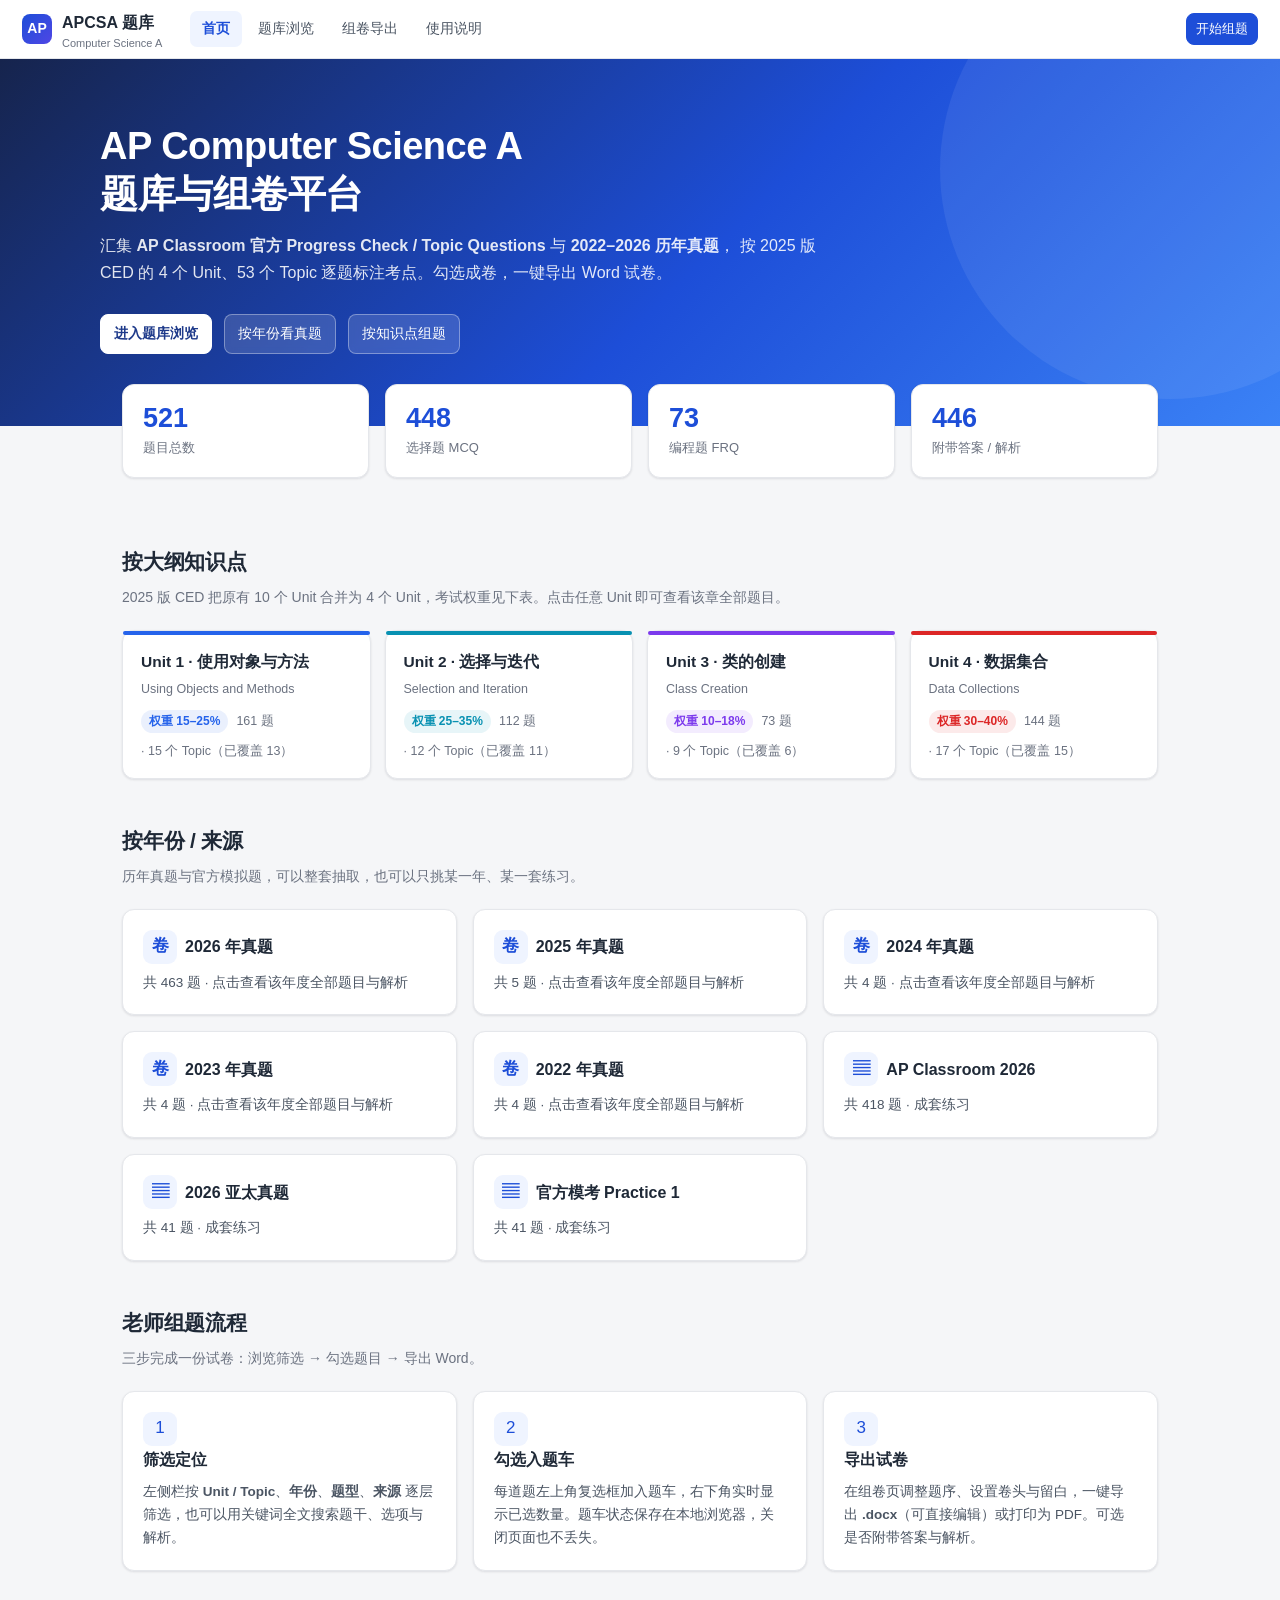
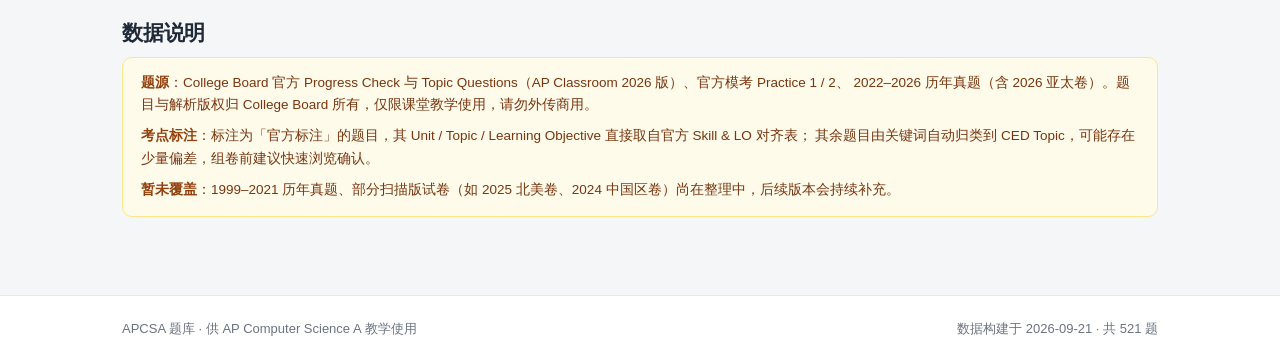
==== qbank/index.html @ c877948e "Add qbank: APCSA question bank site (521 questions, MCQ+FRQ, topic browsing, paper builder)" ====
<!DOCTYPE html>
<html lang="zh-CN">
<head>
<meta charset="UTF-8">
<meta name="viewport" content="width=device-width, initial-scale=1">
<title>APCSA 题库 · AP Computer Science A 智能组题平台</title>
<meta name="description" content="AP Computer Science A 真题与 AP Classroom 题库，按 CED 知识点索引，支持老师自主组卷与 Word 导出。">
<link rel="stylesheet" href="assets/style.css">
</head>
<body>

<header class="topbar">
  <div class="topbar-in">
    <a class="brand" href="index.html">
      <span class="logo">AP</span>
      <span>APCSA 题库<small>Computer Science A</small></span>
    </a>
    <nav class="nav">
      <a href="index.html">首页</a>
      <a href="bank.html">题库浏览</a>
      <a href="paper.html">组卷导出</a>
      <a href="about.html">使用说明</a>
    </nav>
    <span class="spacer"></span>
    <a class="btn btn-primary btn-sm" href="bank.html">开始组题</a>
  </div>
</header>

<section class="hero">
  <div class="hero-in">
    <h1>AP Computer Science A<br>题库与组卷平台</h1>
    <p class="lead">汇集 <b>AP Classroom 官方 Progress Check / Topic Questions</b> 与 <b>2022–2026 历年真题</b>，
      按 2025 版 CED 的 4 个 Unit、53 个 Topic 逐题标注考点。勾选成卷，一键导出 Word 试卷。</p>
    <div class="cta">
      <a class="btn btn-light" href="bank.html">进入题库浏览</a>
      <a class="btn" href="bank.html?year=2026">按年份看真题</a>
      <a class="btn" href="bank.html?unit=U4">按知识点组题</a>
    </div>
  </div>
</section>

<div class="stats" id="stats">
  <div class="stat"><div class="n" id="s-total">—</div><div class="l">题目总数</div></div>
  <div class="stat"><div class="n" id="s-mcq">—</div><div class="l">选择题 MCQ</div></div>
  <div class="stat"><div class="n" id="s-frq">—</div><div class="l">编程题 FRQ</div></div>
  <div class="stat"><div class="n" id="s-ans">—</div><div class="l">附带答案 / 解析</div></div>
</div>

<div class="wrap-narrow">

  <h2 class="sec-title">按大纲知识点</h2>
  <p class="sec-sub">2025 版 CED 把原有 10 个 Unit 合并为 4 个 Unit，考试权重见下表。点击任意 Unit 即可查看该章全部题目。</p>
  <div class="unit-grid" id="unitGrid"></div>

  <h2 class="sec-title">按年份 / 来源</h2>
  <p class="sec-sub">历年真题与官方模拟题，可以整套抽取，也可以只挑某一年、某一套练习。</p>
  <div class="cards" id="yearCards"></div>

  <h2 class="sec-title">老师组题流程</h2>
  <p class="sec-sub">三步完成一份试卷：浏览筛选 → 勾选题目 → 导出 Word。</p>
  <div class="cards">
    <div class="card">
      <div class="ico">1</div>
      <h3>筛选定位</h3>
      <p>左侧栏按 <b>Unit / Topic</b>、<b>年份</b>、<b>题型</b>、<b>来源</b> 逐层筛选，也可以用关键词全文搜索题干、选项与解析。</p>
    </div>
    <a class="card" href="bank.html">
      <div class="ico">2</div>
      <h3>勾选入题车</h3>
      <p>每道题左上角复选框加入题车，右下角实时显示已选数量。题车状态保存在本地浏览器，关闭页面也不丢失。</p>
    </a>
    <a class="card" href="paper.html">
      <div class="ico">3</div>
      <h3>导出试卷</h3>
      <p>在组卷页调整题序、设置卷头与留白，一键导出 <b>.docx</b>（可直接编辑）或打印为 PDF。可选是否附带答案与解析。</p>
    </a>
  </div>

  <h2 class="sec-title">数据说明</h2>
  <div class="note">
    <p style="margin:0 0 8px"><b>题源</b>：College Board 官方 Progress Check 与 Topic Questions（AP Classroom 2026 版）、官方模考 Practice 1 / 2、
      2022–2026 历年真题（含 2026 亚太卷）。题目与解析版权归 College Board 所有，仅限课堂教学使用，请勿外传商用。</p>
    <p style="margin:0 0 8px"><b>考点标注</b>：标注为「官方标注」的题目，其 Unit / Topic / Learning Objective 直接取自官方 Skill &amp; LO 对齐表；
      其余题目由关键词自动归类到 CED Topic，可能存在少量偏差，组卷前建议快速浏览确认。</p>
    <p style="margin:0"><b>暂未覆盖</b>：1999–2021 历年真题、部分扫描版试卷（如 2025 北美卷、2024 中国区卷）尚在整理中，后续版本会持续补充。</p>
  </div>

</div>

<footer class="site">
  <div class="in">
    <span>APCSA 题库 · 供 AP Computer Science A 教学使用</span>
    <span id="buildInfo"></span>
  </div>
</footer>

<script src="data/topics.js"></script>
<script src="data/questions.js"></script>
<script src="assets/app.js"></script>
<script>
(function () {
  var S = QB.computeStats();
  var M = QB.DATA.meta;

  document.getElementById('s-total').textContent = S.total;
  document.getElementById('s-mcq').textContent = S.byType.MCQ || 0;
  document.getElementById('s-frq').textContent = S.byType.FRQ || 0;
  document.getElementById('s-ans').textContent = M.withAnswer || 0;
  document.getElementById('buildInfo').textContent = '数据构建于 ' + (M.generated || '—') + ' · 共 ' + S.total + ' 题';

  /* Unit 卡片 */
  var ug = document.getElementById('unitGrid');
  ug.innerHTML = QB.TOPICS.units.map(function (u) {
    var n = S.byUnit[u.id] || 0;
    var cov = u.topics.filter(function (t) { return S.byTopic[t.id]; }).length;
    return '<a class="unit-card" href="bank.html?unit=' + u.id + '">' +
      '<div class="bar" style="background:' + u.color + '"></div>' +
      '<h3>' + u.code + ' · ' + QB.esc(u.nameCn) + '</h3>' +
      '<p class="en">' + QB.esc(u.name) + '</p>' +
      '<div class="meta">' +
      '<span class="chip" style="background:' + u.color + '18;color:' + u.color + '">权重 ' + u.weight + '</span>' +
      '<span>' + n + ' 题</span>' +
      '<span>· ' + u.topics.length + ' 个 Topic' + (cov < u.topics.length ? '（已覆盖 ' + cov + '）' : '') + '</span>' +
      '</div></a>';
  }).join('');

  /* 年份 / 来源卡片 */
  var yc = document.getElementById('yearCards');
  var years = Object.keys(S.byYear).sort(function (a, b) { return b - a; });
  var html = '';
  years.forEach(function (y) {
    html += '<a class="card" href="bank.html?year=' + y + '">' +
      '<h3><span class="ico">卷</span>' + y + ' 年真题</h3>' +
      '<p>共 ' + S.byYear[y] + ' 题 · 点击查看该年度全部题目与解析</p></a>';
  });
  Object.keys(S.bySource).filter(function (k) { return !/^CB 官方 FRQ/.test(k); })
    .sort(function (a, b) { return S.bySource[b] - S.bySource[a]; }).slice(0, 4).forEach(function (k) {
      html += '<a class="card" href="bank.html?q=' + encodeURIComponent(k) + '">' +
        '<h3><span class="ico">▤</span>' + QB.esc(k) + '</h3>' +
        '<p>共 ' + S.bySource[k] + ' 题 · 成套练习</p></a>';
    });
  yc.innerHTML = html;
})();
</script>
</body>
</html>
---- qbank/assets/style.css ----
/* ============================================================
   APCSA 题库 · 样式表
   ============================================================ */
:root {
  --primary: #1d4ed8;
  --primary-dark: #1e3a8a;
  --primary-soft: #eff4ff;
  --u1: #2563eb;
  --u2: #0891b2;
  --u3: #7c3aed;
  --u4: #dc2626;
  --bg: #f5f6f8;
  --card: #ffffff;
  --ink: #1f2937;
  --ink-2: #4b5563;
  --muted: #6b7280;
  --line: #e5e7eb;
  --line-2: #eef0f3;
  --ok: #059669;
  --warn: #d97706;
  --radius: 10px;
  --shadow: 0 1px 2px rgba(16, 24, 40, .05), 0 1px 3px rgba(16, 24, 40, .06);
  --shadow-lg: 0 8px 24px rgba(16, 24, 40, .10);
  --mono: "Cascadia Mono", "Consolas", "SFMono-Regular", "Courier New", monospace;
}

* { box-sizing: border-box; }

html { scroll-behavior: smooth; }

body {
  margin: 0;
  background: var(--bg);
  color: var(--ink);
  font-family: -apple-system, BlinkMacSystemFont, "Segoe UI", "Microsoft YaHei", "PingFang SC", "Hiragino Sans GB", sans-serif;
  font-size: 15px;
  line-height: 1.7;
  -webkit-font-smoothing: antialiased;
}

[hidden] { display: none !important; }

a { color: var(--primary); text-decoration: none; }
a:hover { text-decoration: underline; }

code, pre, .mono { font-family: var(--mono); }

/* ---------- 顶栏 ---------- */
.topbar {
  position: sticky; top: 0; z-index: 60;
  background: rgba(255, 255, 255, .94);
  backdrop-filter: saturate(180%) blur(8px);
  border-bottom: 1px solid var(--line);
}
.topbar-in {
  max-width: 1600px; margin: 0 auto; padding: 0 22px;
  height: 58px; display: flex; align-items: center; gap: 20px;
}
.brand { display: flex; align-items: center; gap: 10px; font-weight: 700; font-size: 16px; color: var(--ink); white-space: nowrap; }
.brand:hover { text-decoration: none; }
.brand .logo {
  width: 30px; height: 30px; border-radius: 8px; flex: 0 0 auto;
  background: linear-gradient(135deg, var(--primary), #4f46e5);
  color: #fff; display: grid; place-items: center; font-size: 14px; font-weight: 800;
}
.brand small { display: block; font-size: 11px; font-weight: 500; color: var(--muted); line-height: 1; margin-top: 2px; }
.nav { display: flex; gap: 4px; margin-left: 8px; }
.nav a {
  padding: 6px 12px; border-radius: 7px; color: var(--ink-2); font-size: 14px; font-weight: 500;
}
.nav a:hover { background: var(--line-2); text-decoration: none; }
.nav a.on { background: var(--primary-soft); color: var(--primary); font-weight: 600; }
.topbar .spacer { flex: 1; }

/* ---------- 通用 ---------- */
.wrap { max-width: 1600px; margin: 0 auto; padding: 22px; }
.wrap-narrow { max-width: 1080px; margin: 0 auto; padding: 22px; }

.btn {
  display: inline-flex; align-items: center; gap: 6px; cursor: pointer;
  border: 1px solid var(--line); background: #fff; color: var(--ink);
  padding: 7px 13px; border-radius: 8px; font-size: 14px; font-weight: 500;
  font-family: inherit; transition: .14s; white-space: nowrap;
}
.btn:hover { border-color: #cbd5e1; background: #fafbfc; }
.btn-primary { background: var(--primary); border-color: var(--primary); color: #fff; }
.btn-primary:hover { background: var(--primary-dark); border-color: var(--primary-dark); }
.btn-sm { padding: 4px 9px; font-size: 13px; }
.btn:disabled { opacity: .45; cursor: not-allowed; }

.chip {
  display: inline-flex; align-items: center; gap: 4px;
  padding: 1px 8px; border-radius: 20px; font-size: 12px; font-weight: 600;
  background: var(--line-2); color: var(--ink-2); white-space: nowrap;
}
.chip-u1 { background: #e8f0ff; color: #1d4ed8; }
.chip-u2 { background: #e0f6fa; color: #0e7490; }
.chip-u3 { background: #f3ebff; color: #6d28d9; }
.chip-u4 { background: #fdeaea; color: #b91c1c; }
.chip-year { background: #fff5e6; color: #b45309; }
.chip-official { background: #e6f7ef; color: #047857; }
.chip-frq { background: #eef2ff; color: #4338ca; }

/* ---------- 首页 ---------- */
.hero {
  background: linear-gradient(135deg, #16244d 0%, #1d4ed8 55%, #3b82f6 100%);
  color: #fff; padding: 64px 22px 72px; position: relative; overflow: hidden;
}
.hero::after {
  content: ""; position: absolute; right: -120px; top: -120px; width: 460px; height: 460px;
  border-radius: 50%; background: rgba(255, 255, 255, .07);
}
.hero-in { max-width: 1080px; margin: 0 auto; position: relative; z-index: 1; }
.hero h1 { margin: 0 0 14px; font-size: 38px; line-height: 1.25; letter-spacing: -.5px; }
.hero p.lead { margin: 0; font-size: 16px; color: rgba(255, 255, 255, .88); max-width: 720px; }
.hero .cta { margin-top: 28px; display: flex; gap: 12px; flex-wrap: wrap; }
.hero .btn { background: rgba(255, 255, 255, .14); border-color: rgba(255, 255, 255, .35); color: #fff; backdrop-filter: blur(4px); }
.hero .btn:hover { background: rgba(255, 255, 255, .24); }
.hero .btn-light { background: #fff; border-color: #fff; color: var(--primary-dark); font-weight: 700; }
.hero .btn-light:hover { background: #f1f5ff; }

.stats { max-width: 1080px; margin: -42px auto 0; padding: 0 22px; display: grid; grid-template-columns: repeat(4, 1fr); gap: 16px; position: relative; z-index: 2; }
.stat { background: #fff; border: 1px solid var(--line); border-radius: 12px; padding: 18px 20px; box-shadow: var(--shadow); }
.stat .n { font-size: 27px; font-weight: 800; color: var(--primary); line-height: 1.15; }
.stat .l { font-size: 13px; color: var(--muted); margin-top: 3px; }

.sec-title { font-size: 21px; font-weight: 700; margin: 44px 0 6px; letter-spacing: -.2px; }
.sec-sub { color: var(--muted); font-size: 14px; margin: 0 0 20px; }

.cards { display: grid; grid-template-columns: repeat(auto-fit, minmax(258px, 1fr)); gap: 16px; }
.card {
  background: #fff; border: 1px solid var(--line); border-radius: 12px; padding: 20px;
  box-shadow: var(--shadow); display: block; color: inherit; transition: .16s;
}
a.card:hover { border-color: #bfd3ff; box-shadow: var(--shadow-lg); transform: translateY(-2px); text-decoration: none; }
.card h3 { margin: 0 0 8px; font-size: 16px; display: flex; align-items: center; gap: 8px; }
.card p { margin: 0; color: var(--ink-2); font-size: 13.5px; }
.card .ico { width: 34px; height: 34px; border-radius: 9px; display: grid; place-items: center; font-size: 17px; background: var(--primary-soft); color: var(--primary); }

.unit-grid { display: grid; grid-template-columns: repeat(auto-fit, minmax(240px, 1fr)); gap: 14px; }
.unit-card { background: #fff; border: 1px solid var(--line); border-radius: 12px; padding: 16px 18px; box-shadow: var(--shadow); display: block; color: inherit; transition: .16s; }
.unit-card:hover { box-shadow: var(--shadow-lg); transform: translateY(-2px); text-decoration: none; }
.unit-card .bar { height: 4px; border-radius: 4px; margin: -16px -18px 14px; }
.unit-card h3 { margin: 0 0 4px; font-size: 15.5px; }
.unit-card .en { font-size: 12.5px; color: var(--muted); margin: 0 0 10px; }
.unit-card .meta { display: flex; gap: 8px; align-items: center; flex-wrap: wrap; font-size: 12.5px; color: var(--muted); }

.note { background: #fffbeb; border: 1px solid #fde68a; border-radius: 10px; padding: 14px 18px; font-size: 13.5px; color: #78350f; }
.note b { color: #92400e; }

footer.site { margin-top: 56px; border-top: 1px solid var(--line); background: #fff; }
footer.site .in { max-width: 1080px; margin: 0 auto; padding: 22px; color: var(--muted); font-size: 13px; display: flex; justify-content: space-between; gap: 16px; flex-wrap: wrap; }

/* ---------- 题库页布局 ---------- */
.layout { display: grid; grid-template-columns: 262px minmax(0, 1fr); gap: 20px; align-items: start; }
.side {
  position: sticky; top: 74px; max-height: calc(100vh - 90px); overflow-y: auto;
  background: #fff; border: 1px solid var(--line); border-radius: 12px; box-shadow: var(--shadow);
}
.side::-webkit-scrollbar { width: 8px; }
.side::-webkit-scrollbar-thumb { background: #d7dbe2; border-radius: 4px; }
.side .grp { border-bottom: 1px solid var(--line-2); padding: 14px 16px; }
.side .grp:last-child { border-bottom: 0; }
.side .grp > h4 { margin: 0 0 10px; font-size: 12px; text-transform: uppercase; letter-spacing: .06em; color: var(--muted); font-weight: 700; }
.side .row { display: flex; align-items: center; gap: 8px; margin: 5px 0; font-size: 13.5px; cursor: pointer; color: var(--ink-2); }
.side .row:hover { color: var(--primary); }
.side .row input { accent-color: var(--primary); cursor: pointer; margin: 0; }
.side .row .cnt { margin-left: auto; font-size: 11.5px; color: var(--muted); font-variant-numeric: tabular-nums; }
.side .unit-head { display: flex; align-items: center; gap: 7px; font-weight: 700; font-size: 13.5px; margin: 12px 0 4px; color: var(--ink); }
.side .unit-head .dot { width: 9px; height: 9px; border-radius: 50%; flex: 0 0 auto; }
.side .topic { padding-left: 17px; }
.side .topic .row { font-size: 13px; }
.side .topic .row .tid { font-variant-numeric: tabular-nums; color: var(--muted); font-size: 12px; min-width: 26px; }
.side-tools { display: flex; gap: 8px; flex-wrap: wrap; }

/* ---------- 工具栏 ---------- */
.toolbar {
  display: flex; align-items: center; gap: 10px; flex-wrap: wrap;
  background: #fff; border: 1px solid var(--line); border-radius: 12px; padding: 12px 14px;
  box-shadow: var(--shadow); margin-bottom: 16px;
}
.search { position: relative; flex: 1; min-width: 200px; }
.search input {
  width: 100%; padding: 8px 12px 8px 32px; border: 1px solid var(--line); border-radius: 8px;
  font-size: 14px; font-family: inherit; color: var(--ink); background: #fff;
}
.search input:focus { outline: none; border-color: var(--primary); box-shadow: 0 0 0 3px rgba(29, 78, 216, .1); }
.search::before { content: "⌕"; position: absolute; left: 11px; top: 50%; transform: translateY(-50%); color: var(--muted); font-size: 15px; }
.select { padding: 8px 10px; border: 1px solid var(--line); border-radius: 8px; font-size: 13.5px; font-family: inherit; background: #fff; color: var(--ink); cursor: pointer; }
.select:focus { outline: none; border-color: var(--primary); }
.count-info { color: var(--muted); font-size: 13.5px; margin-left: auto; white-space: nowrap; }
.count-info b { color: var(--primary); font-size: 15px; }

/* ---------- 题卡 ---------- */
.qlist { display: flex; flex-direction: column; gap: 12px; }
.qcard {
  background: #fff; border: 1px solid var(--line); border-radius: 12px; box-shadow: var(--shadow);
  padding: 16px 18px 14px; position: relative; transition: .14s;
}
.qcard:hover { border-color: #cfd8e6; }
.qcard.selected { border-color: var(--primary); box-shadow: 0 0 0 3px rgba(29, 78, 216, .09); }
.qcard .qhead { display: flex; align-items: flex-start; gap: 11px; margin-bottom: 11px; }
.qcard .pick { margin-top: 3px; width: 17px; height: 17px; flex: 0 0 auto; accent-color: var(--primary); cursor: pointer; }
.qcard .qno { font-weight: 800; color: var(--primary); font-size: 14px; flex: 0 0 auto; margin-top: 1px; font-variant-numeric: tabular-nums; }
.qcard .tags { display: flex; gap: 6px; flex-wrap: wrap; align-items: center; margin-left: auto; justify-content: flex-end; }
.qcard .qbody { padding-left: 28px; }
.stem { white-space: pre-wrap; word-break: break-word; margin: 0 0 10px; font-size: 14.5px; line-height: 1.75; }
.stem .codewrap { margin: 8px 0; }
pre.code {
  background: #f8fafc; border: 1px solid var(--line); border-left: 3px solid #94a3b8; border-radius: 7px;
  padding: 10px 13px; margin: 8px 0; overflow-x: auto; font-size: 13px; line-height: 1.62;
  color: #0f172a; white-space: pre;
}
.opts { display: flex; flex-direction: column; gap: 5px; margin: 10px 0 6px; }
.opt { display: flex; gap: 9px; font-size: 14px; line-height: 1.65; }
.opt .lb { font-weight: 700; color: var(--ink-2); flex: 0 0 auto; min-width: 22px; }
.opt .tx { white-space: pre-wrap; word-break: break-word; }
.opt.correct .lb { color: var(--ok); }
.opt.correct .tx { color: #065f46; font-weight: 600; }

.answerbox { margin-top: 12px; border-top: 1px dashed var(--line); padding-top: 12px; }
.answerbox .ansline { font-size: 14px; margin-bottom: 7px; }
.answerbox .ansline b { color: var(--ok); font-size: 15px; }
.expl { font-size: 13.8px; color: var(--ink-2); white-space: pre-wrap; word-break: break-word; }
.expl-label { font-size: 12px; font-weight: 700; color: var(--muted); letter-spacing: .04em; margin-bottom: 4px; }
.qcard .qfoot { display: flex; gap: 8px; align-items: center; margin-top: 10px; padding-left: 28px; flex-wrap: wrap; }
.qcard .src { font-size: 12px; color: var(--muted); }
.toggle { background: none; border: 0; color: var(--primary); cursor: pointer; font-size: 13.5px; font-weight: 600; padding: 2px 0; font-family: inherit; }
.toggle:hover { text-decoration: underline; }

.empty { text-align: center; color: var(--muted); padding: 60px 20px; background: #fff; border: 1px solid var(--line); border-radius: 12px; }
.empty .big { font-size: 40px; margin-bottom: 10px; opacity: .5; }

/* ---------- 题车（右下浮动） ---------- */
.cart-bar {
  position: fixed; right: 22px; bottom: 22px; z-index: 70;
  background: var(--primary-dark); color: #fff; border-radius: 12px; box-shadow: var(--shadow-lg);
  padding: 12px 14px; display: flex; align-items: center; gap: 12px; max-width: min(560px, calc(100vw - 44px));
}
.cart-bar .cnum { font-weight: 800; font-size: 16px; }
.cart-bar .btn { background: rgba(255, 255, 255, .16); border-color: rgba(255, 255, 255, .3); color: #fff; }
.cart-bar .btn:hover { background: rgba(255, 255, 255, .26); }
.cart-bar .btn-light { background: #fff; border-color: #fff; color: var(--primary-dark); font-weight: 700; }
.cart-bar .btn-light:hover { background: #eef3ff; }
.cart-mini { position: fixed; right: 22px; bottom: 22px; z-index: 70; }

/* ---------- 组卷页 ---------- */
.panel { background: #fff; border: 1px solid var(--line); border-radius: 12px; box-shadow: var(--shadow); padding: 18px 20px; margin-bottom: 16px; }
.panel h3 { margin: 0 0 4px; font-size: 16px; }
.panel .hint { color: var(--muted); font-size: 13px; margin: 0 0 14px; }
.field { display: flex; align-items: center; gap: 9px; font-size: 14px; margin: 9px 0; cursor: pointer; }
.field input { accent-color: var(--primary); cursor: pointer; }
.inline-num { width: 62px; padding: 5px 8px; border: 1px solid var(--line); border-radius: 7px; font-family: inherit; font-size: 13.5px; }
.title-input { width: 100%; padding: 9px 12px; border: 1px solid var(--line); border-radius: 8px; font-family: inherit; font-size: 15px; font-weight: 600; margin-bottom: 8px; }
.title-input:focus { outline: none; border-color: var(--primary); box-shadow: 0 0 0 3px rgba(29, 78, 216, .1); }

.paper-item { display: flex; gap: 12px; padding: 13px 0; border-bottom: 1px solid var(--line-2); align-items: flex-start; }
.paper-item:last-child { border-bottom: 0; }
.paper-item .ord { width: 26px; height: 26px; border-radius: 7px; background: var(--primary-soft); color: var(--primary); font-weight: 700; font-size: 13px; display: grid; place-items: center; flex: 0 0 auto; }
.paper-item .main { flex: 1; min-width: 0; }
.paper-item .main .t { font-size: 14px; color: var(--ink); display: -webkit-box; -webkit-line-clamp: 2; -webkit-box-orient: vertical; overflow: hidden; }
.paper-item .main .m { font-size: 12px; color: var(--muted); margin-top: 3px; display: flex; gap: 6px; flex-wrap: wrap; align-items: center; }
.paper-item .acts { display: flex; gap: 4px; flex: 0 0 auto; }
.iconbtn { width: 28px; height: 28px; border-radius: 7px; border: 1px solid var(--line); background: #fff; cursor: pointer; display: grid; place-items: center; font-size: 13px; color: var(--ink-2); }
.iconbtn:hover { background: #f3f4f6; border-color: #cbd5e1; }
.iconbtn.danger:hover { background: #fef2f2; border-color: #fca5a5; color: #b91c1c; }

.sticky-actions { position: sticky; bottom: 0; background: #fff; border-top: 1px solid var(--line); padding: 14px 0; display: flex; gap: 10px; flex-wrap: wrap; align-items: center; }

.toast {
  position: fixed; left: 50%; bottom: 34px; transform: translateX(-50%) translateY(20px);
  background: #111827; color: #fff; padding: 10px 18px; border-radius: 9px; font-size: 14px;
  opacity: 0; pointer-events: none; transition: .22s; z-index: 200; box-shadow: var(--shadow-lg);
}
.toast.show { opacity: 1; transform: translateX(-50%) translateY(0); }

/* ---------- 打印 ---------- */
#printRoot { display: none; }
body.printing > *:not(#printRoot) { display: none !important; }
body.printing { background: #fff; }
body.printing #printRoot { display: block !important; padding: 0 14mm; max-width: 190mm; margin: 0 auto; }
body.printing #printRoot .qcard { box-shadow: none; border: 0; border-radius: 0; }
body.printing #printRoot .qcard .qbody,
body.printing #printRoot .qcard .qfoot { padding-left: 0; }
body.printing #printRoot .qhead { margin-bottom: 6pt; }

@media print {
  .topbar, .side, .toolbar, .cart-bar, .cart-mini, .sticky-actions, .no-print { display: none !important; }
  body { background: #fff; font-size: 11pt; }
  body.printing #printRoot { padding: 0; }
  body.printing #printRoot .qcard { page-break-inside: avoid; }
  pre.code { background: #f7f7f7; border-color: #ddd; }
  .layout { display: block; }
  .wrap { max-width: none; padding: 0; }
  .qcard { box-shadow: none; border: 0; border-bottom: 1px solid #ddd; border-radius: 0; page-break-inside: avoid; padding: 0 0 12pt; margin-bottom: 12pt; }
  a[href]:after { content: none !important; }
}

/* ---------- 响应式 ---------- */
@media (max-width: 1080px) {
  .layout { grid-template-columns: 1fr; }
  .side { position: relative; top: 0; max-height: none; }
  .side .grp { padding: 12px 14px; }
  .stats { grid-template-columns: repeat(2, 1fr); }
  .hero h1 { font-size: 30px; }
}
@media (max-width: 620px) {
  .hero { padding: 42px 18px 58px; }
  .hero h1 { font-size: 25px; }
  .stats { grid-template-columns: 1fr 1fr; margin-top: -32px; }
  .qcard .qbody, .qcard .qfoot { padding-left: 0; }
  .qcard .tags { margin-left: 0; justify-content: flex-start; width: 100%; }
  .cart-bar { left: 12px; right: 12px; bottom: 12px; flex-wrap: wrap; }
  .nav { display: none; }
}
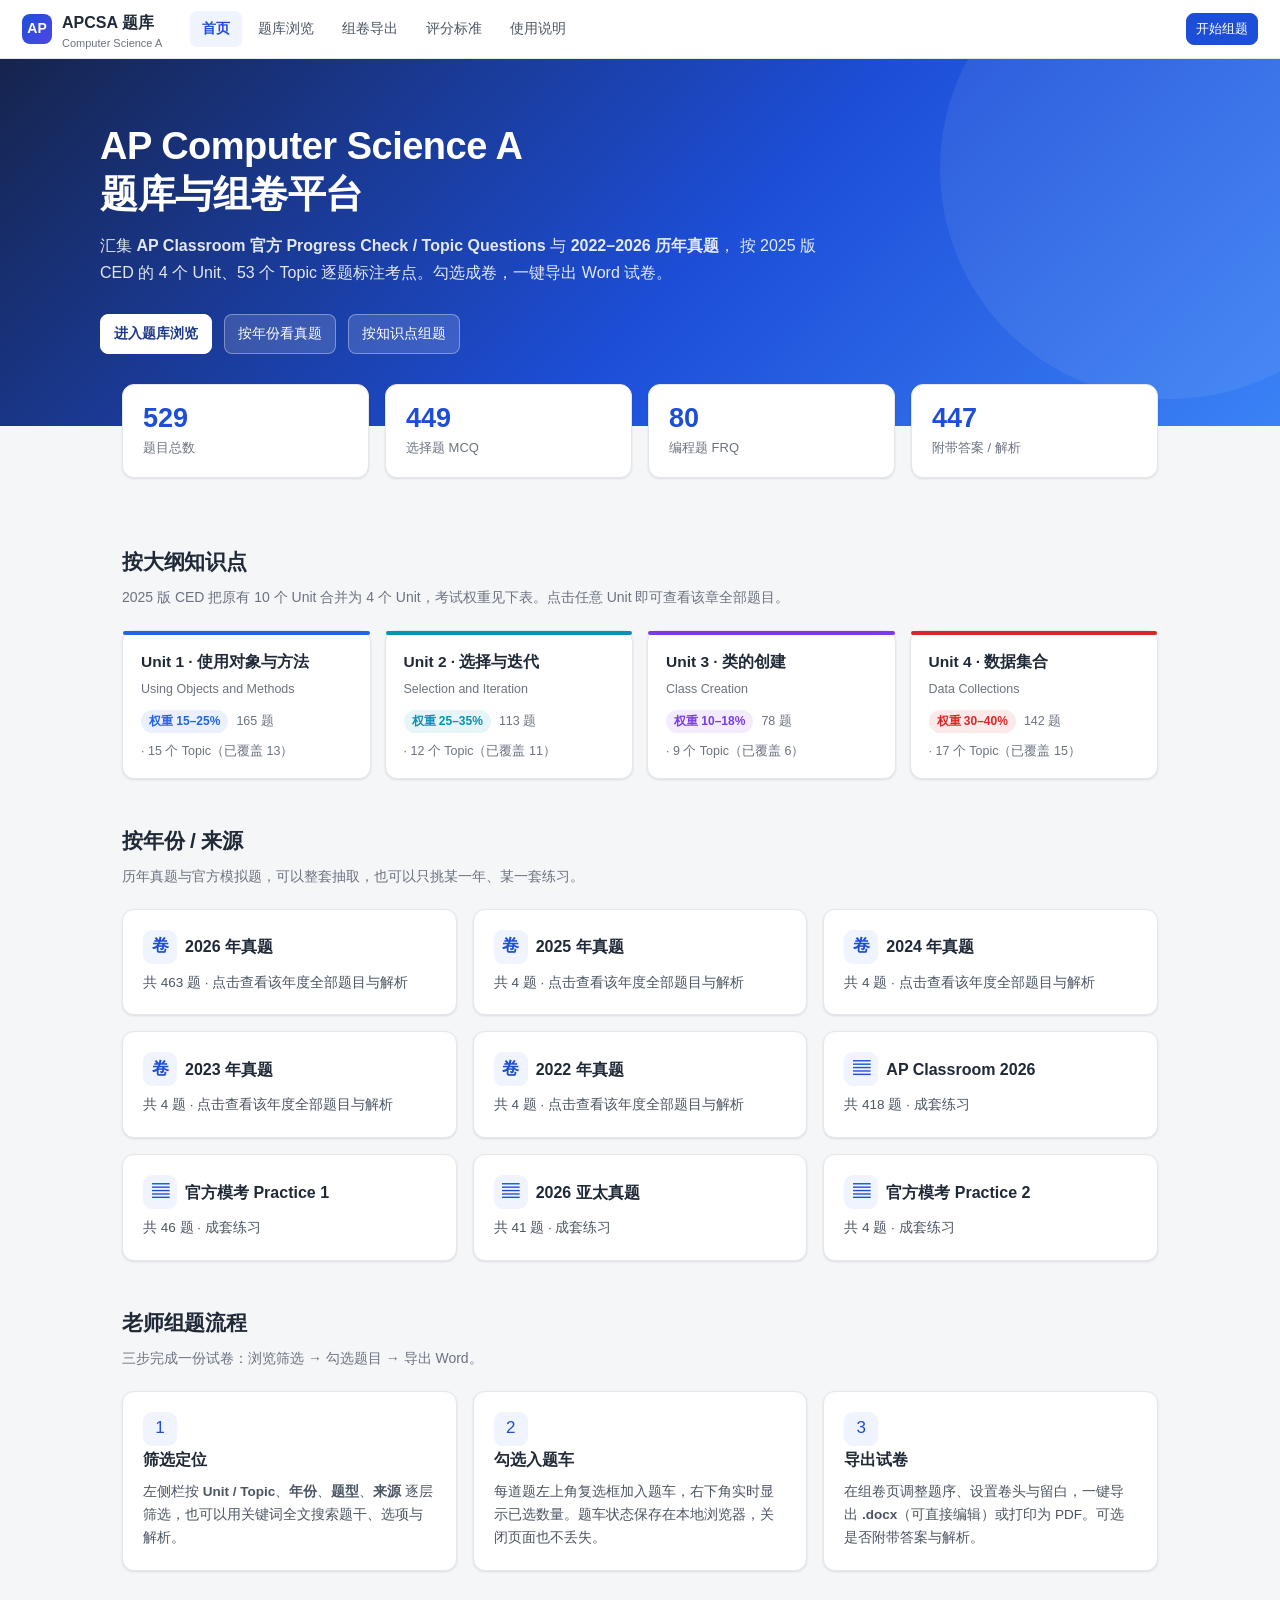
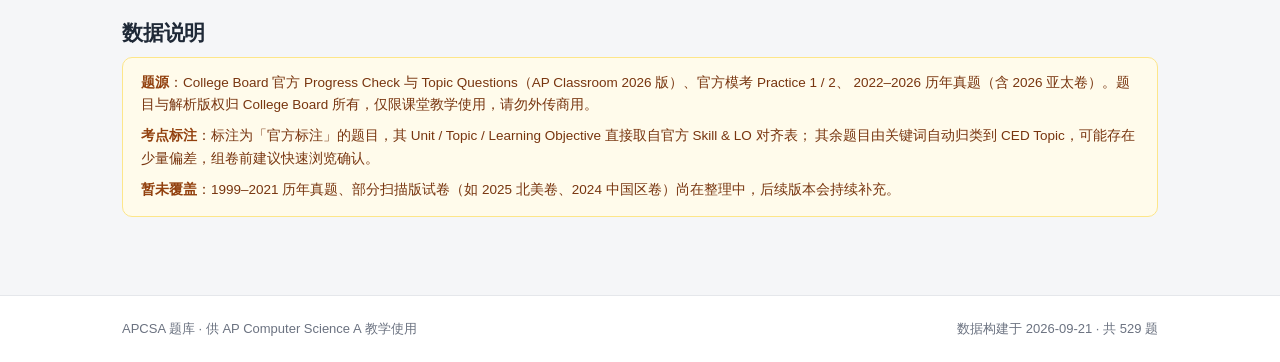
==== commit 98cf738e: "qbank: FRQ 官方评分标准以官方表格形式呈现 + 统一评分标准页 - sg_tables.py: 从 2022-2026 SG PDF 与 Practice 1 答案册结构化提取评分表格   " ====
--- a/qbank/index.html
+++ b/qbank/index.html
@@ -19,6 +19,7 @@
       <a href="index.html">首页</a>
       <a href="bank.html">题库浏览</a>
       <a href="paper.html">组卷导出</a>
+      <a href="scoring.html">评分标准</a>
       <a href="about.html">使用说明</a>
     </nav>
     <span class="spacer"></span>
--- a/qbank/assets/style.css
+++ b/qbank/assets/style.css
@@ -274,6 +274,18 @@
 }
 .toast.show { opacity: 1; transform: translateX(-50%) translateY(0); }
 
+/* ---------- 原题表格 / 图片（FRQ） ---------- */
+.tblwrap { overflow-x: auto; margin: 10px 0; }
+.mdtable { border-collapse: collapse; font-size: 13px; line-height: 1.5; }
+.mdtable th, .mdtable td { border: 1px solid #c8ccd4; padding: 5px 10px; text-align: left; vertical-align: top; }
+.mdtable th { background: #eef1f5; font-weight: 600; }
+.mdtable tr:nth-child(even) td { background: #f8f9fb; }
+.figbox { margin: 10px 0; text-align: center; }
+.figbox img { max-width: 100%; height: auto; border: 1px solid #e2e5ea; border-radius: 6px; background: #fff; }
+.opt-img { max-width: 100%; max-height: 150px; display: block; margin-top: 2px; border: 1px solid #e2e5ea; border-radius: 4px; }
+.expl-rubric { font-size: 12.5px; }
+.expl-rubric .mdtable { font-size: 12px; }
+
 /* ---------- 打印 ---------- */
 #printRoot { display: none; }
 body.printing > *:not(#printRoot) { display: none !important; }
@@ -313,3 +325,41 @@
   .cart-bar { left: 12px; right: 12px; bottom: 12px; flex-wrap: wrap; }
   .nav { display: none; }
 }
+
+/* ---------- 官方评分标准表格（Scoring Criteria / Decision Rules） ---------- */
+.expl-rubric { font-size: 12.5px; }
+.rublink { float: right; font-weight: 500; font-size: 11px; letter-spacing: 0; }
+.rubpart { margin: 8px 0 18px; }
+.rubpart:last-child { margin-bottom: 4px; }
+.rubpart-h {
+  display: flex; align-items: baseline; justify-content: space-between;
+  font-weight: 700; font-size: 13px; color: var(--ink); margin-bottom: 6px;
+}
+.rubpart-name .rubpart-h { font-size: 13px; }
+.rubtotal { font-weight: 700; font-size: 12px; color: var(--ink-2); }
+table.rubtable { width: 100%; border-collapse: collapse; font-size: 12.5px; line-height: 1.55; }
+.rubtable th {
+  background: #cfe6fb; color: #17324d; font-weight: 700; text-align: left;
+  padding: 6px 10px; border: 1px solid #b5d7f5; font-size: 12.5px;
+}
+.rubtable td {
+  border: 1px solid #b5d7f5; padding: 8px 10px; vertical-align: top; background: #fff;
+}
+.rubtable tr:nth-child(even) td { background: #f7fbff; }
+.rubtable .c-n { width: 30px; text-align: center; font-weight: 700; white-space: nowrap; }
+.rubtable .c-crit { width: 36%; }
+.rubtable .c-pts { width: 62px; text-align: right; font-weight: 700; white-space: nowrap; }
+.rubtable .rgroup { margin: 0 0 8px; }
+.rubtable .rgroup:last-child { margin-bottom: 0; }
+.rubtable .rlead { margin-bottom: 2px; }
+.rubtable .rgroup ul { margin: 2px 0 0 15px; padding: 0; }
+.rubtable .rgroup li { margin: 1px 0; }
+.rubtable .rnote { margin: 3px 0; }
+.rubtable code {
+  font-family: var(--mono); font-size: 11.5px; background: #eef2f7;
+  border: 1px solid #dfe5ec; border-radius: 4px; padding: 0 4px;
+}
+@media print {
+  .rubtable th { background: #cfe6fb !important; -webkit-print-color-adjust: exact; print-color-adjust: exact; }
+  .rublink { display: none; }
+}
